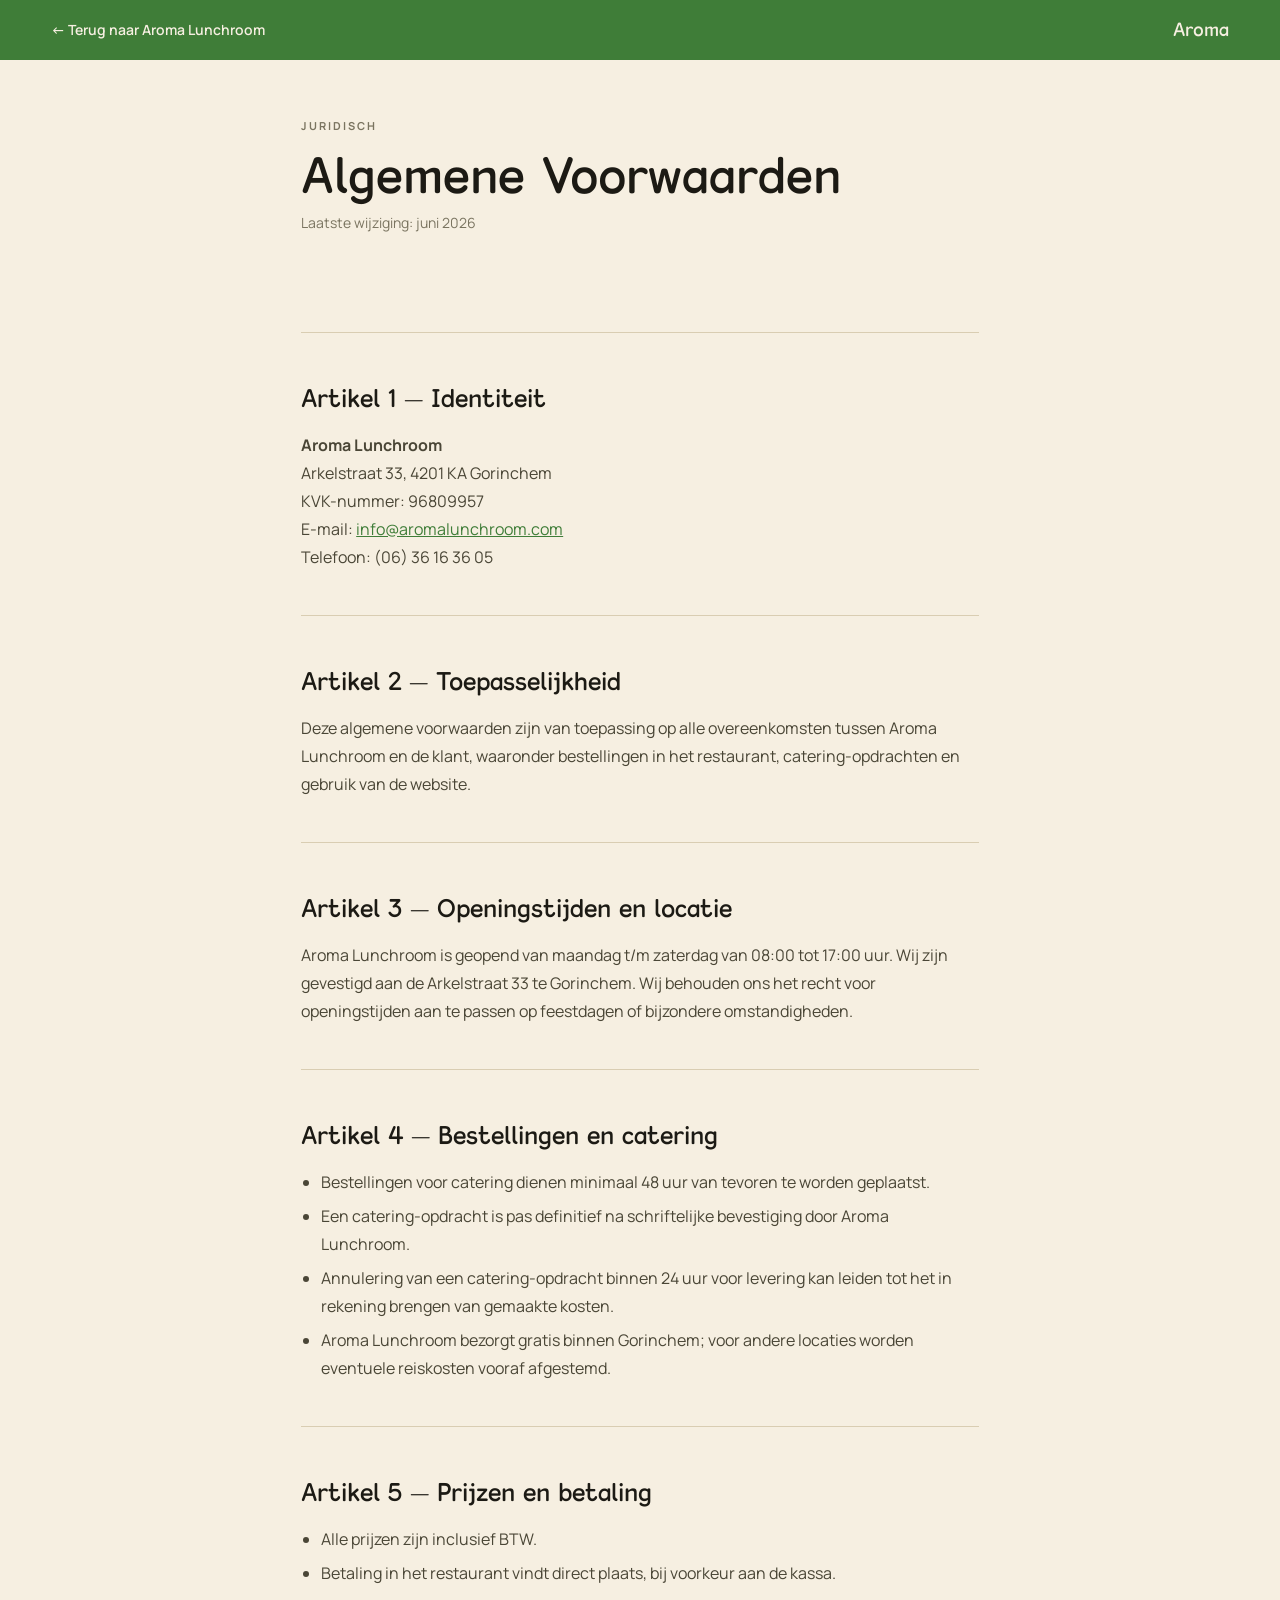
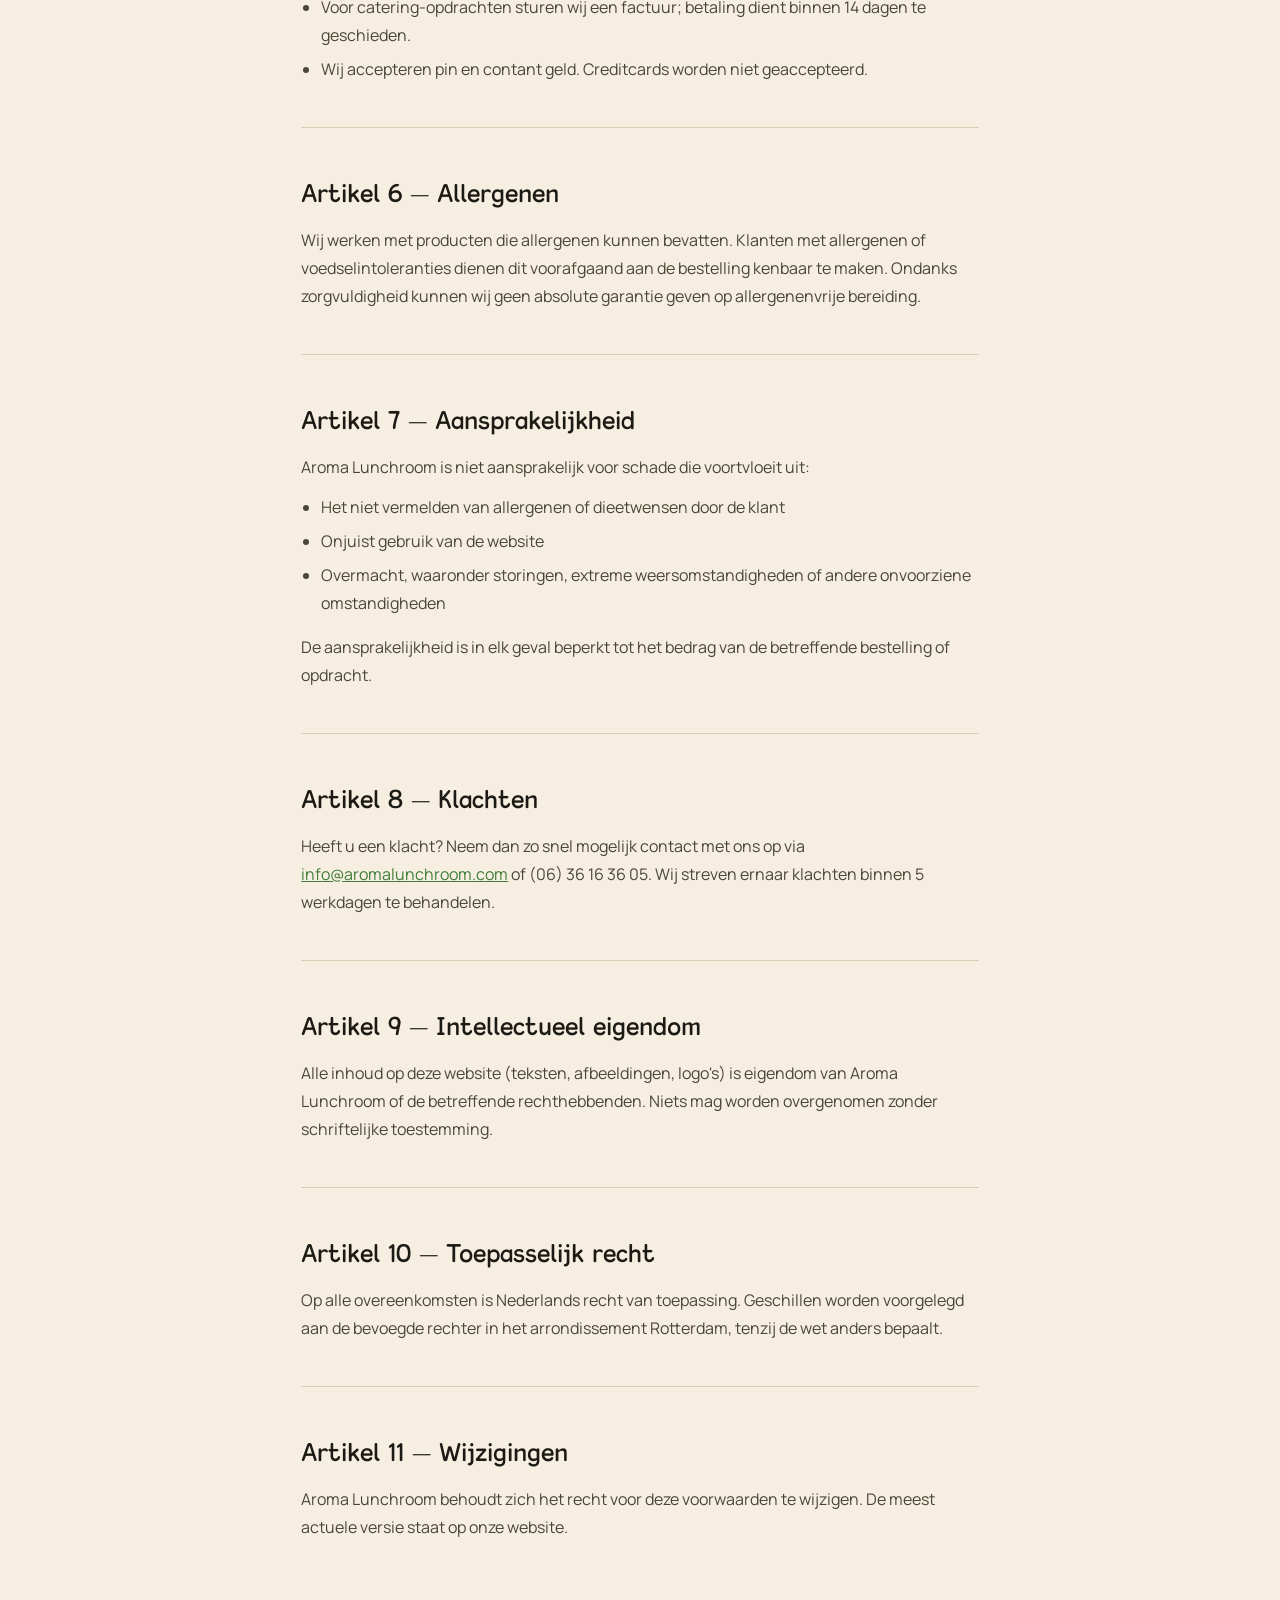
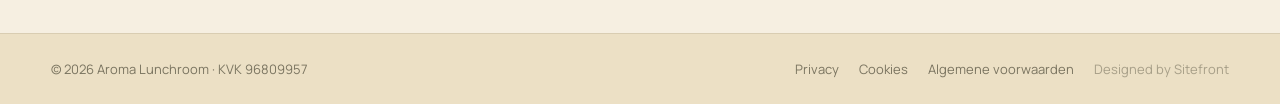
==== algemene-voorwaarden.html @ e640f465 "Juridisch: privacybeleid, cookiebeleid, algemene voorwaarden en cookiebanner toegevoegd https://clau" ====
<!doctype html>
<html lang="nl">
<head>
<meta charset="utf-8" />
<meta name="viewport" content="width=device-width, initial-scale=1" />
<title>Algemene Voorwaarden — Aroma Lunchroom</title>
<link rel="icon" href="project/assets/logo-3.png" type="image/png" />
<link rel="preconnect" href="https://fonts.googleapis.com">
<link rel="preconnect" href="https://fonts.gstatic.com" crossorigin>
<link href="https://fonts.googleapis.com/css2?family=Fraunces:opsz,wght@9..144,400&family=Manrope:wght@400;500;600;700&display=swap" rel="stylesheet">
<style>
@font-face { font-family:"Kingthings Clarity"; src:url("project/assets/Kingthings Clarity1.1.ttf") format("truetype"); font-display:swap; }
:root { --bg:#f6efe1; --bg-2:#ece0c5; --ink:#1c1a14; --ink-2:#4a4636; --ink-3:#7a7460; --line:#d9cdb2; --brand:#3f7d38; --brand-ink:#f6efe1; --serif:"Kingthings Clarity","Fraunces",Georgia,serif; --sans:"Manrope",system-ui,sans-serif; --maxw:780px; --pad:clamp(20px,4vw,56px); }
*,*::before,*::after { box-sizing:border-box; }
html,body { margin:0; padding:0; }
body { background:var(--bg); color:var(--ink); font-family:var(--sans); font-size:16px; line-height:1.75; -webkit-font-smoothing:antialiased; }
a { color:var(--brand); }
h1,h2,h3 { font-family:var(--serif); font-weight:400; margin:0 0 12px; }
h1 { font-size:clamp(30px,5vw,48px); line-height:1.05; }
h2 { font-size:clamp(18px,2vw,24px); margin-top:44px; padding-top:44px; border-top:1px solid var(--line); }
p,li { color:var(--ink-2); margin:0 0 12px; }
ul { padding-left:20px; margin:0 0 16px; }
li { margin-bottom:6px; }
.topbar { background:var(--brand); color:var(--brand-ink); padding:14px var(--pad); display:flex; align-items:center; justify-content:space-between; }
.topbar a { color:var(--brand-ink); text-decoration:none; font-size:14px; font-weight:600; }
.topbar-logo { font-family:var(--serif); font-size:18px; }
.wrap { max-width:var(--maxw); margin:0 auto; padding:0 var(--pad); }
.hero { padding:56px 0 40px; }
.eyebrow { font-size:11px; font-weight:700; letter-spacing:0.18em; text-transform:uppercase; color:var(--ink-3); display:block; margin-bottom:14px; }
.content { padding-bottom:80px; }
footer { background:var(--bg-2); border-top:1px solid var(--line); padding:24px var(--pad); display:flex; align-items:center; justify-content:space-between; flex-wrap:wrap; gap:12px; font-size:13px; color:var(--ink-3); }
footer a { color:var(--ink-3); text-decoration:none; }
footer a:hover { color:var(--ink); }
.footer-links { display:flex; gap:20px; flex-wrap:wrap; }
</style>
</head>
<body>
<div class="topbar">
  <a href="index.html">&#8592; Terug naar Aroma Lunchroom</a>
  <span class="topbar-logo">Aroma</span>
</div>
<div class="wrap">
  <div class="hero">
    <span class="eyebrow">Juridisch</span>
    <h1>Algemene Voorwaarden</h1>
    <p style="color:var(--ink-3);font-size:14px;">Laatste wijziging: juni 2026</p>
  </div>
  <div class="content">
    <h2>Artikel 1 — Identiteit</h2>
    <p><strong>Aroma Lunchroom</strong><br>Arkelstraat 33, 4201 KA Gorinchem<br>KVK-nummer: 96809957<br>E-mail: <a href="mailto:info@aromalunchroom.com">info@aromalunchroom.com</a><br>Telefoon: (06) 36 16 36 05</p>

    <h2>Artikel 2 — Toepasselijkheid</h2>
    <p>Deze algemene voorwaarden zijn van toepassing op alle overeenkomsten tussen Aroma Lunchroom en de klant, waaronder bestellingen in het restaurant, catering-opdrachten en gebruik van de website.</p>

    <h2>Artikel 3 — Openingstijden en locatie</h2>
    <p>Aroma Lunchroom is geopend van maandag t/m zaterdag van 08:00 tot 17:00 uur. Wij zijn gevestigd aan de Arkelstraat 33 te Gorinchem. Wij behouden ons het recht voor openingstijden aan te passen op feestdagen of bijzondere omstandigheden.</p>

    <h2>Artikel 4 — Bestellingen en catering</h2>
    <ul>
      <li>Bestellingen voor catering dienen minimaal 48 uur van tevoren te worden geplaatst.</li>
      <li>Een catering-opdracht is pas definitief na schriftelijke bevestiging door Aroma Lunchroom.</li>
      <li>Annulering van een catering-opdracht binnen 24 uur voor levering kan leiden tot het in rekening brengen van gemaakte kosten.</li>
      <li>Aroma Lunchroom bezorgt gratis binnen Gorinchem; voor andere locaties worden eventuele reiskosten vooraf afgestemd.</li>
    </ul>

    <h2>Artikel 5 — Prijzen en betaling</h2>
    <ul>
      <li>Alle prijzen zijn inclusief BTW.</li>
      <li>Betaling in het restaurant vindt direct plaats, bij voorkeur aan de kassa.</li>
      <li>Voor catering-opdrachten sturen wij een factuur; betaling dient binnen 14 dagen te geschieden.</li>
      <li>Wij accepteren pin en contant geld. Creditcards worden niet geaccepteerd.</li>
    </ul>

    <h2>Artikel 6 — Allergenen</h2>
    <p>Wij werken met producten die allergenen kunnen bevatten. Klanten met allergenen of voedselintoleranties dienen dit voorafgaand aan de bestelling kenbaar te maken. Ondanks zorgvuldigheid kunnen wij geen absolute garantie geven op allergenenvrije bereiding.</p>

    <h2>Artikel 7 — Aansprakelijkheid</h2>
    <p>Aroma Lunchroom is niet aansprakelijk voor schade die voortvloeit uit:</p>
    <ul>
      <li>Het niet vermelden van allergenen of dieetwensen door de klant</li>
      <li>Onjuist gebruik van de website</li>
      <li>Overmacht, waaronder storingen, extreme weersomstandigheden of andere onvoorziene omstandigheden</li>
    </ul>
    <p>De aansprakelijkheid is in elk geval beperkt tot het bedrag van de betreffende bestelling of opdracht.</p>

    <h2>Artikel 8 — Klachten</h2>
    <p>Heeft u een klacht? Neem dan zo snel mogelijk contact met ons op via <a href="mailto:info@aromalunchroom.com">info@aromalunchroom.com</a> of (06) 36 16 36 05. Wij streven ernaar klachten binnen 5 werkdagen te behandelen.</p>

    <h2>Artikel 9 — Intellectueel eigendom</h2>
    <p>Alle inhoud op deze website (teksten, afbeeldingen, logo's) is eigendom van Aroma Lunchroom of de betreffende rechthebbenden. Niets mag worden overgenomen zonder schriftelijke toestemming.</p>

    <h2>Artikel 10 — Toepasselijk recht</h2>
    <p>Op alle overeenkomsten is Nederlands recht van toepassing. Geschillen worden voorgelegd aan de bevoegde rechter in het arrondissement Rotterdam, tenzij de wet anders bepaalt.</p>

    <h2>Artikel 11 — Wijzigingen</h2>
    <p>Aroma Lunchroom behoudt zich het recht voor deze voorwaarden te wijzigen. De meest actuele versie staat op onze website.</p>
  </div>
</div>
<footer>
  <span>&copy; 2026 Aroma Lunchroom &middot; KVK 96809957</span>
  <div class="footer-links">
    <a href="privacy.html">Privacy</a>
    <a href="cookies.html">Cookies</a>
    <a href="algemene-voorwaarden.html">Algemene voorwaarden</a>
    <a href="https://sitefront.nl" target="_blank" rel="noopener" style="opacity:0.6;">Designed by Sitefront</a>
  </div>
</footer>
</body>
</html>
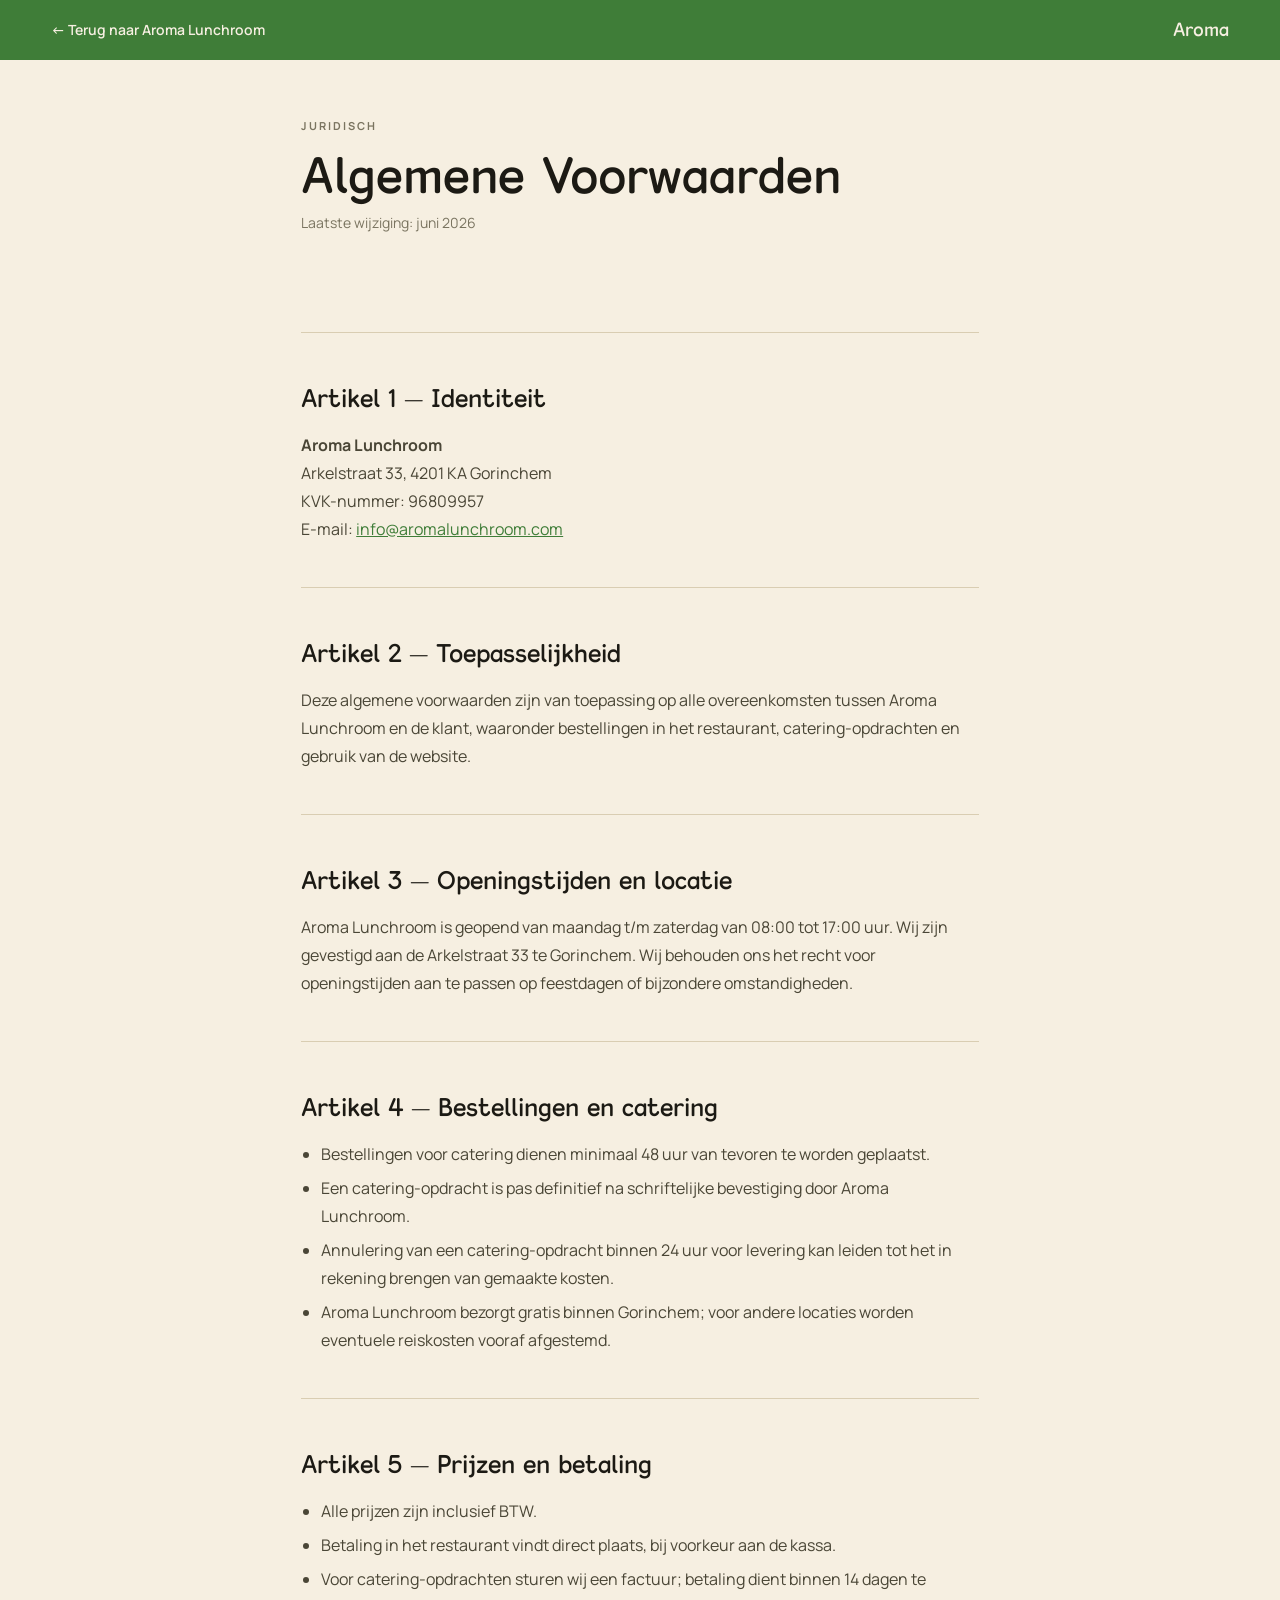
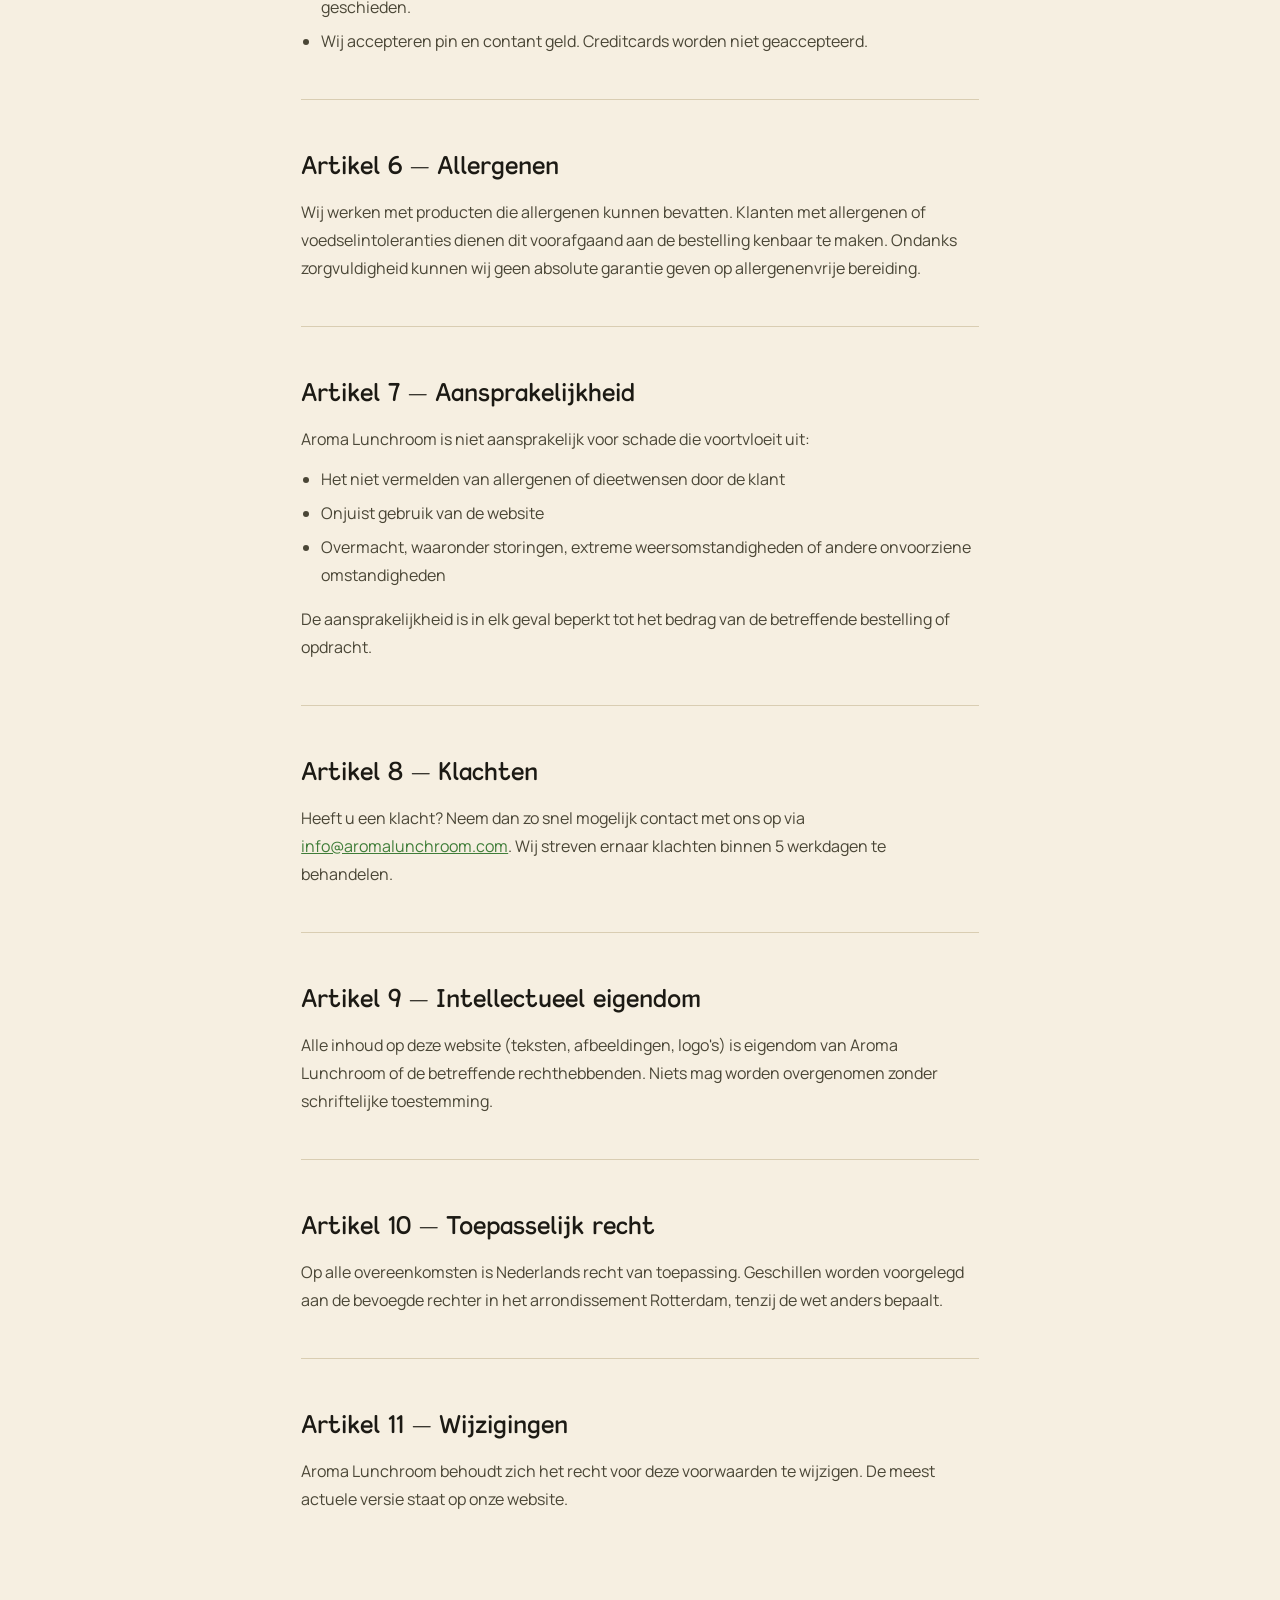
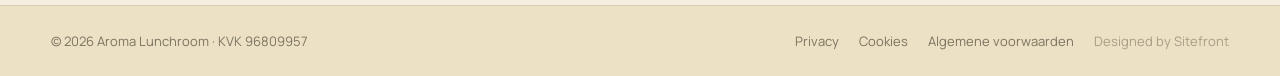
==== commit ba746c35: "Telefoonnummer verwijderd van alle pagina's - Contactrij 'Telefoon' verwijderd uit index - tel: link" ====
--- a/algemene-voorwaarden.html
+++ b/algemene-voorwaarden.html
@@ -47,7 +47,7 @@
   </div>
   <div class="content">
     <h2>Artikel 1 — Identiteit</h2>
-    <p><strong>Aroma Lunchroom</strong><br>Arkelstraat 33, 4201 KA Gorinchem<br>KVK-nummer: 96809957<br>E-mail: <a href="mailto:info@aromalunchroom.com">info@aromalunchroom.com</a><br>Telefoon: (06) 36 16 36 05</p>
+    <p><strong>Aroma Lunchroom</strong><br>Arkelstraat 33, 4201 KA Gorinchem<br>KVK-nummer: 96809957<br>E-mail: <a href="mailto:info@aromalunchroom.com">info@aromalunchroom.com</a></p>
 
     <h2>Artikel 2 — Toepasselijkheid</h2>
     <p>Deze algemene voorwaarden zijn van toepassing op alle overeenkomsten tussen Aroma Lunchroom en de klant, waaronder bestellingen in het restaurant, catering-opdrachten en gebruik van de website.</p>
@@ -84,7 +84,7 @@
     <p>De aansprakelijkheid is in elk geval beperkt tot het bedrag van de betreffende bestelling of opdracht.</p>
 
     <h2>Artikel 8 — Klachten</h2>
-    <p>Heeft u een klacht? Neem dan zo snel mogelijk contact met ons op via <a href="mailto:info@aromalunchroom.com">info@aromalunchroom.com</a> of (06) 36 16 36 05. Wij streven ernaar klachten binnen 5 werkdagen te behandelen.</p>
+    <p>Heeft u een klacht? Neem dan zo snel mogelijk contact met ons op via <a href="mailto:info@aromalunchroom.com">info@aromalunchroom.com</a>. Wij streven ernaar klachten binnen 5 werkdagen te behandelen.</p>
 
     <h2>Artikel 9 — Intellectueel eigendom</h2>
     <p>Alle inhoud op deze website (teksten, afbeeldingen, logo's) is eigendom van Aroma Lunchroom of de betreffende rechthebbenden. Niets mag worden overgenomen zonder schriftelijke toestemming.</p>
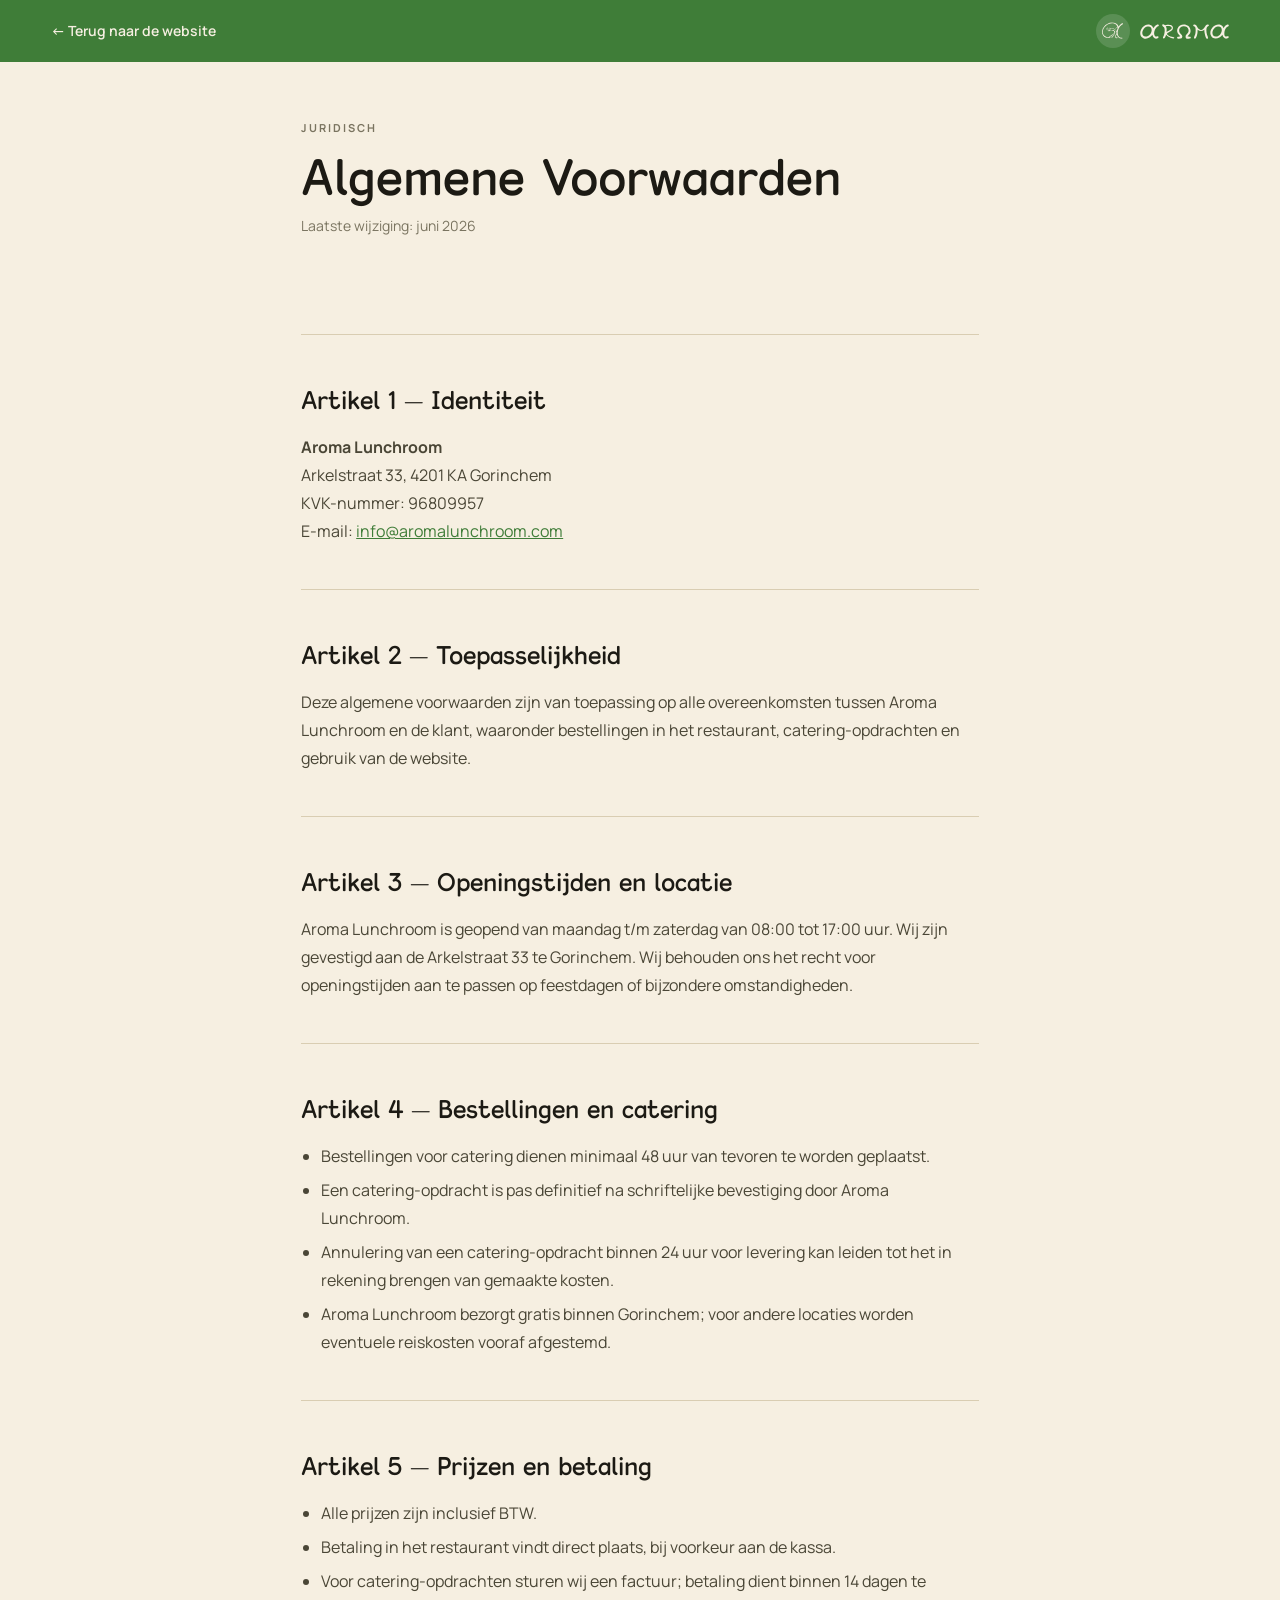
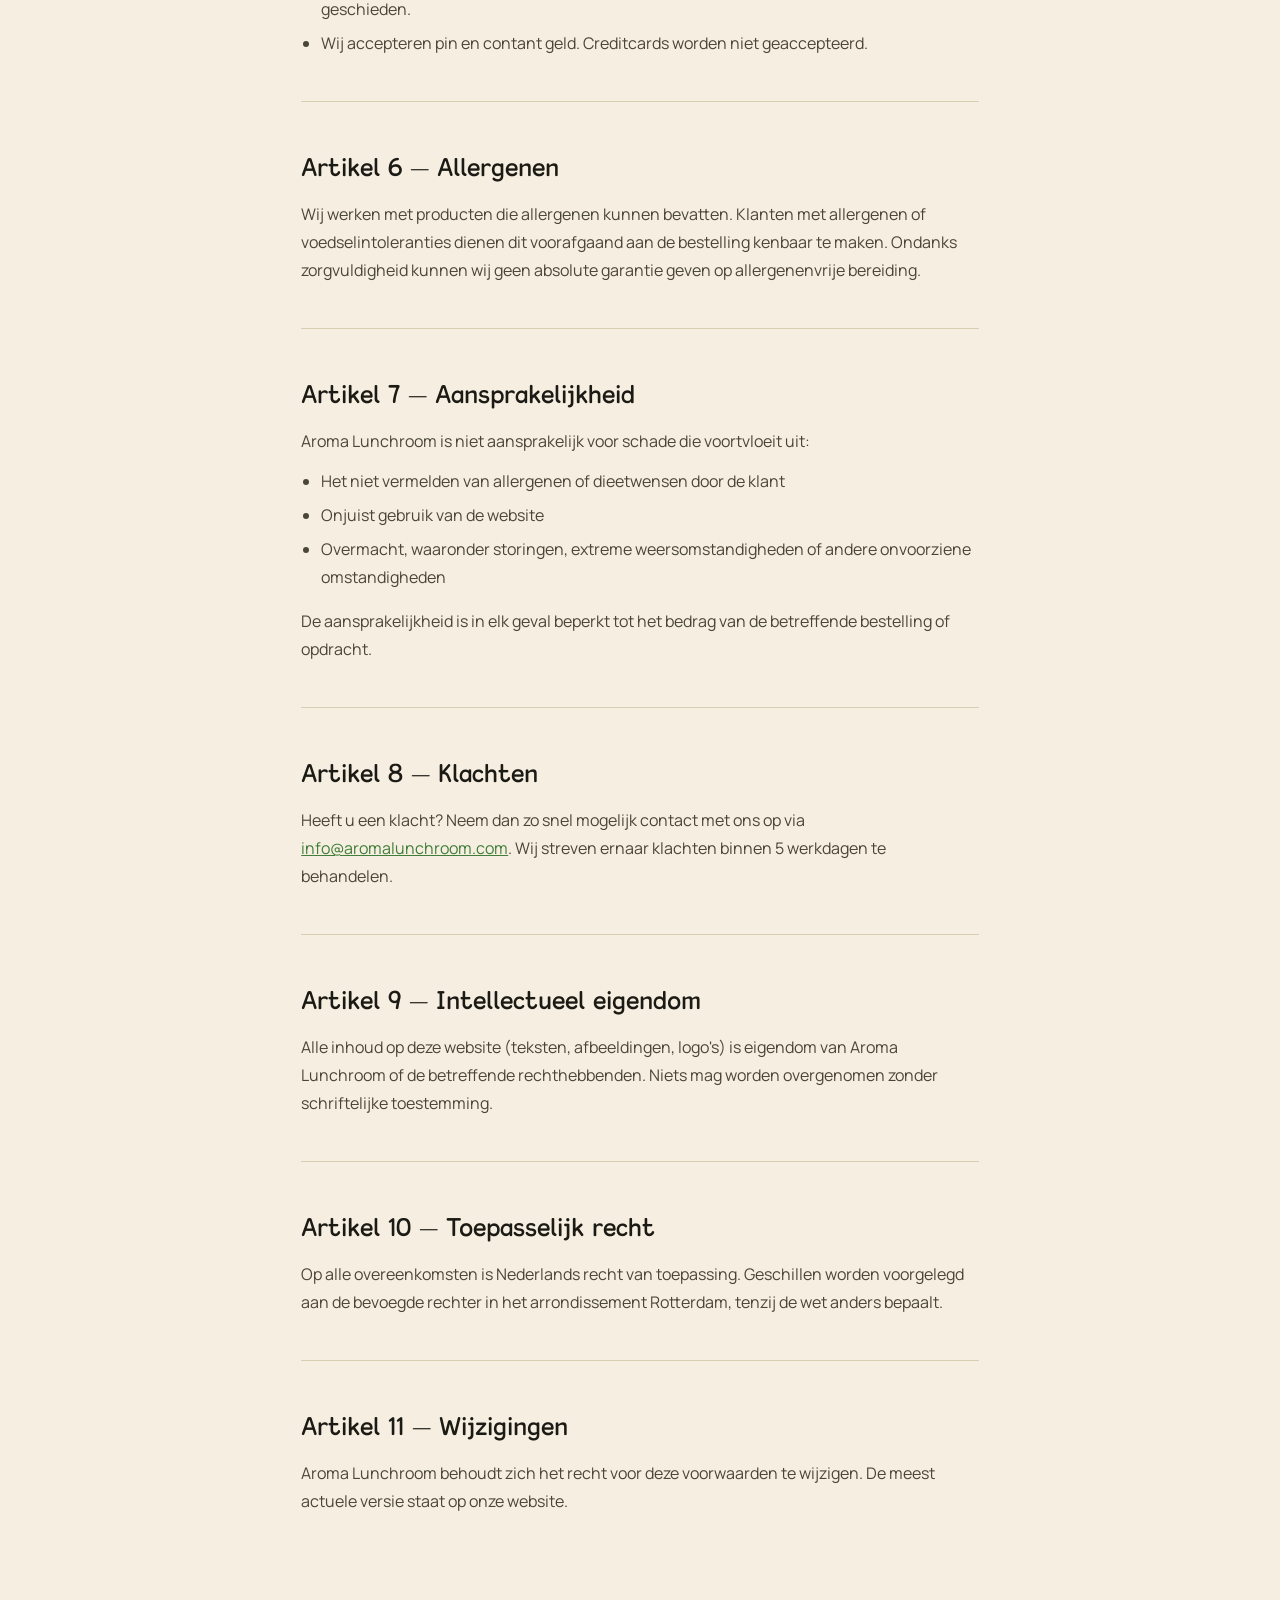
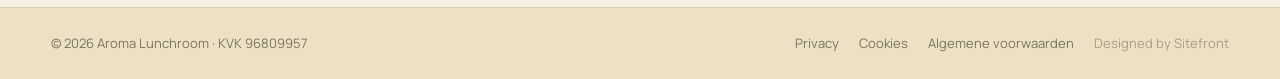
==== commit 065b7951: "Logo en navigatie professioneel gemaakt op alle schermformaten - Vectorlogo (brand.svg) uit het orig" ====
--- a/algemene-voorwaarden.html
+++ b/algemene-voorwaarden.html
@@ -4,7 +4,10 @@
 <meta charset="utf-8" />
 <meta name="viewport" content="width=device-width, initial-scale=1" />
 <title>Algemene Voorwaarden — Aroma Lunchroom</title>
-<link rel="icon" href="project/assets/logo-3.png" type="image/png" />
+<link rel="icon" href="project/assets/favicon.ico" sizes="32x32" />
+<link rel="icon" href="project/assets/favicon-192.png" type="image/png" sizes="192x192" />
+<link rel="apple-touch-icon" href="project/assets/apple-touch-icon.png" />
+<meta name="theme-color" content="#3f7d38" />
 <link rel="preconnect" href="https://fonts.googleapis.com">
 <link rel="preconnect" href="https://fonts.gstatic.com" crossorigin>
 <link href="https://fonts.googleapis.com/css2?family=Fraunces:opsz,wght@9..144,400&family=Manrope:wght@400;500;600;700&display=swap" rel="stylesheet">
@@ -22,8 +25,11 @@
 ul { padding-left:20px; margin:0 0 16px; }
 li { margin-bottom:6px; }
 .topbar { background:var(--brand); color:var(--brand-ink); padding:14px var(--pad); display:flex; align-items:center; justify-content:space-between; }
-.topbar a { color:var(--brand-ink); text-decoration:none; font-size:14px; font-weight:600; }
-.topbar-logo { font-family:var(--serif); font-size:18px; }
+.topbar a { color:var(--brand-ink); text-decoration:none; font-size:14px; font-weight:600; white-space:nowrap; }
+.topbar-logo { display:inline-flex; align-items:center; gap:10px; color:var(--brand-ink); line-height:0; }
+.topbar-mark { width:34px; height:34px; border-radius:50%; background:rgba(255,255,255,0.14); display:grid; place-items:center; flex-shrink:0; }
+.topbar-mark svg { width:62%; height:62%; display:block; }
+.topbar-word { height:15px; width:auto; aspect-ratio:730 / 123; display:block; }
 .wrap { max-width:var(--maxw); margin:0 auto; padding:0 var(--pad); }
 .hero { padding:56px 0 40px; }
 .eyebrow { font-size:11px; font-weight:700; letter-spacing:0.18em; text-transform:uppercase; color:var(--ink-3); display:block; margin-bottom:14px; }
@@ -36,8 +42,8 @@
 </head>
 <body>
 <div class="topbar">
-  <a href="index.html">&#8592; Terug naar Aroma Lunchroom</a>
-  <span class="topbar-logo">Aroma</span>
+  <a href="index.html">&#8592; Terug naar de website</a>
+  <a href="index.html" class="topbar-logo" aria-label="Aroma Lunchroom - home"><span class="topbar-mark"><svg viewBox="0 0 1009 782" aria-hidden="true" focusable="false"><use href="project/assets/brand.svg#mark"/></svg></span><svg class="topbar-word" viewBox="0 0 730 123" aria-hidden="true" focusable="false"><use href="project/assets/brand.svg#wordmark"/></svg></a>
 </div>
 <div class="wrap">
   <div class="hero">
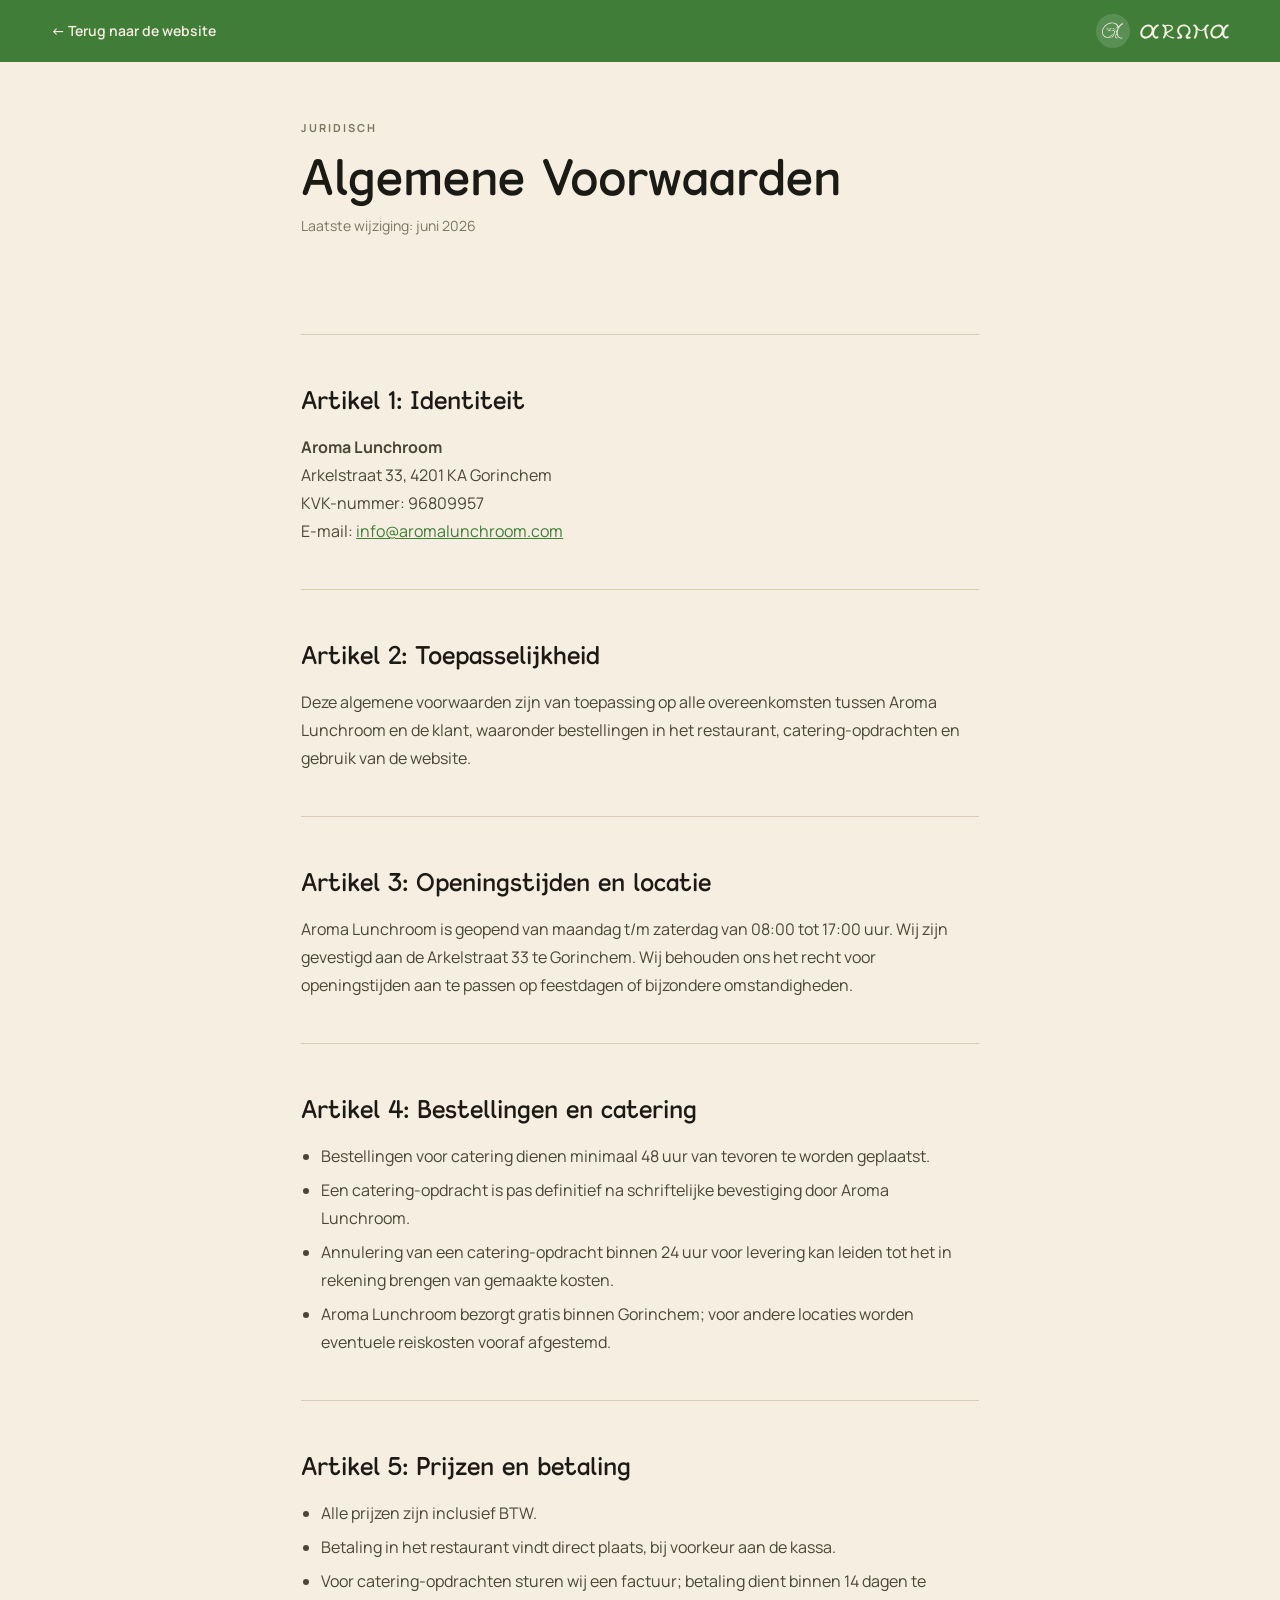
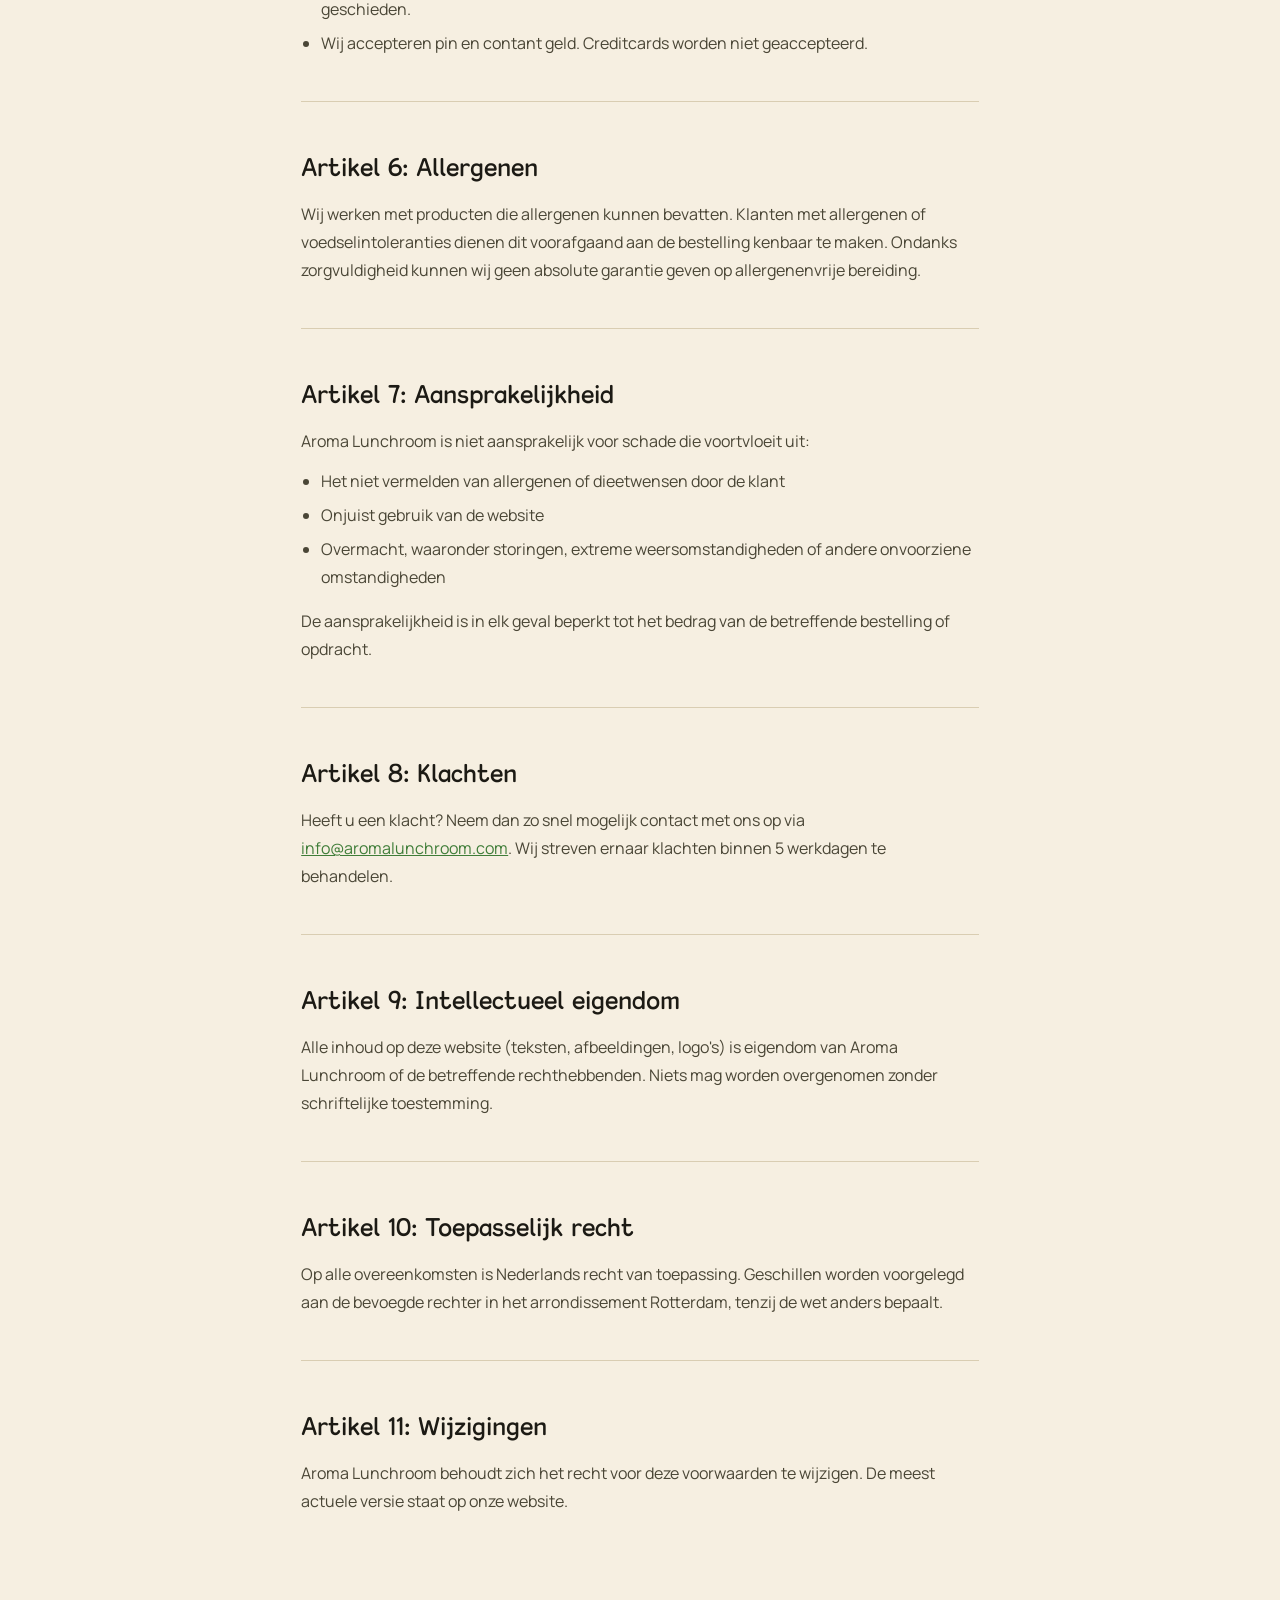
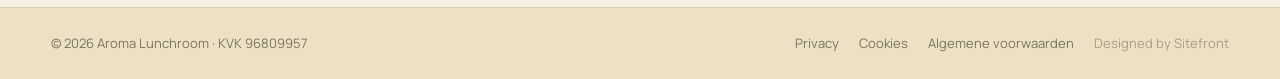
==== commit 9d776c65: "Alle em-dashes vervangen door passende leestekens Tijden nu met en-dash (08:00–17:00), paginatitels " ====
--- a/algemene-voorwaarden.html
+++ b/algemene-voorwaarden.html
@@ -3,7 +3,7 @@
 <head>
 <meta charset="utf-8" />
 <meta name="viewport" content="width=device-width, initial-scale=1" />
-<title>Algemene Voorwaarden — Aroma Lunchroom</title>
+<title>Algemene Voorwaarden | Aroma Lunchroom</title>
 <link rel="icon" href="project/assets/favicon.ico" sizes="32x32" />
 <link rel="icon" href="project/assets/favicon-192.png" type="image/png" sizes="192x192" />
 <link rel="apple-touch-icon" href="project/assets/apple-touch-icon.png" />
@@ -52,16 +52,16 @@
     <p style="color:var(--ink-3);font-size:14px;">Laatste wijziging: juni 2026</p>
   </div>
   <div class="content">
-    <h2>Artikel 1 — Identiteit</h2>
+    <h2>Artikel 1: Identiteit</h2>
     <p><strong>Aroma Lunchroom</strong><br>Arkelstraat 33, 4201 KA Gorinchem<br>KVK-nummer: 96809957<br>E-mail: <a href="mailto:info@aromalunchroom.com">info@aromalunchroom.com</a></p>
 
-    <h2>Artikel 2 — Toepasselijkheid</h2>
+    <h2>Artikel 2: Toepasselijkheid</h2>
     <p>Deze algemene voorwaarden zijn van toepassing op alle overeenkomsten tussen Aroma Lunchroom en de klant, waaronder bestellingen in het restaurant, catering-opdrachten en gebruik van de website.</p>
 
-    <h2>Artikel 3 — Openingstijden en locatie</h2>
+    <h2>Artikel 3: Openingstijden en locatie</h2>
     <p>Aroma Lunchroom is geopend van maandag t/m zaterdag van 08:00 tot 17:00 uur. Wij zijn gevestigd aan de Arkelstraat 33 te Gorinchem. Wij behouden ons het recht voor openingstijden aan te passen op feestdagen of bijzondere omstandigheden.</p>
 
-    <h2>Artikel 4 — Bestellingen en catering</h2>
+    <h2>Artikel 4: Bestellingen en catering</h2>
     <ul>
       <li>Bestellingen voor catering dienen minimaal 48 uur van tevoren te worden geplaatst.</li>
       <li>Een catering-opdracht is pas definitief na schriftelijke bevestiging door Aroma Lunchroom.</li>
@@ -69,7 +69,7 @@
       <li>Aroma Lunchroom bezorgt gratis binnen Gorinchem; voor andere locaties worden eventuele reiskosten vooraf afgestemd.</li>
     </ul>
 
-    <h2>Artikel 5 — Prijzen en betaling</h2>
+    <h2>Artikel 5: Prijzen en betaling</h2>
     <ul>
       <li>Alle prijzen zijn inclusief BTW.</li>
       <li>Betaling in het restaurant vindt direct plaats, bij voorkeur aan de kassa.</li>
@@ -77,10 +77,10 @@
       <li>Wij accepteren pin en contant geld. Creditcards worden niet geaccepteerd.</li>
     </ul>
 
-    <h2>Artikel 6 — Allergenen</h2>
+    <h2>Artikel 6: Allergenen</h2>
     <p>Wij werken met producten die allergenen kunnen bevatten. Klanten met allergenen of voedselintoleranties dienen dit voorafgaand aan de bestelling kenbaar te maken. Ondanks zorgvuldigheid kunnen wij geen absolute garantie geven op allergenenvrije bereiding.</p>
 
-    <h2>Artikel 7 — Aansprakelijkheid</h2>
+    <h2>Artikel 7: Aansprakelijkheid</h2>
     <p>Aroma Lunchroom is niet aansprakelijk voor schade die voortvloeit uit:</p>
     <ul>
       <li>Het niet vermelden van allergenen of dieetwensen door de klant</li>
@@ -89,16 +89,16 @@
     </ul>
     <p>De aansprakelijkheid is in elk geval beperkt tot het bedrag van de betreffende bestelling of opdracht.</p>
 
-    <h2>Artikel 8 — Klachten</h2>
+    <h2>Artikel 8: Klachten</h2>
     <p>Heeft u een klacht? Neem dan zo snel mogelijk contact met ons op via <a href="mailto:info@aromalunchroom.com">info@aromalunchroom.com</a>. Wij streven ernaar klachten binnen 5 werkdagen te behandelen.</p>
 
-    <h2>Artikel 9 — Intellectueel eigendom</h2>
+    <h2>Artikel 9: Intellectueel eigendom</h2>
     <p>Alle inhoud op deze website (teksten, afbeeldingen, logo's) is eigendom van Aroma Lunchroom of de betreffende rechthebbenden. Niets mag worden overgenomen zonder schriftelijke toestemming.</p>
 
-    <h2>Artikel 10 — Toepasselijk recht</h2>
+    <h2>Artikel 10: Toepasselijk recht</h2>
     <p>Op alle overeenkomsten is Nederlands recht van toepassing. Geschillen worden voorgelegd aan de bevoegde rechter in het arrondissement Rotterdam, tenzij de wet anders bepaalt.</p>
 
-    <h2>Artikel 11 — Wijzigingen</h2>
+    <h2>Artikel 11: Wijzigingen</h2>
     <p>Aroma Lunchroom behoudt zich het recht voor deze voorwaarden te wijzigen. De meest actuele versie staat op onze website.</p>
   </div>
 </div>
